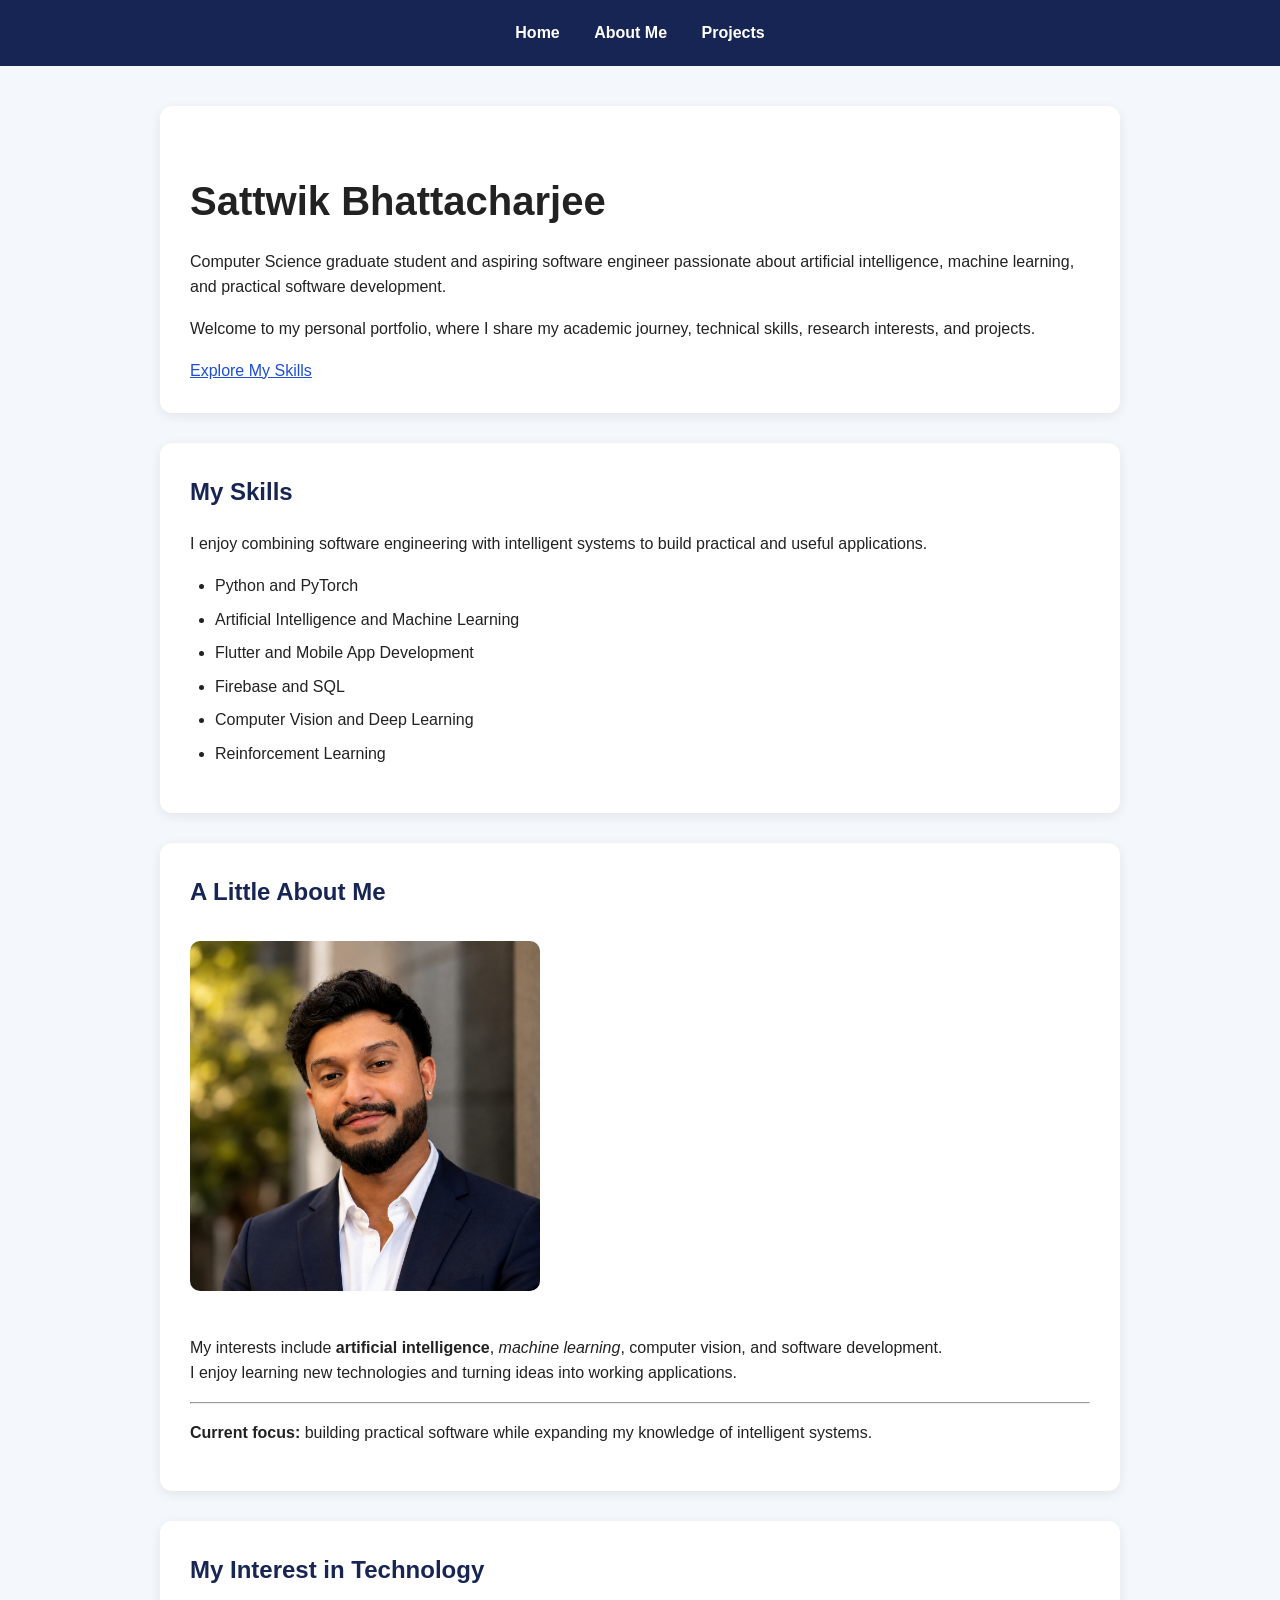
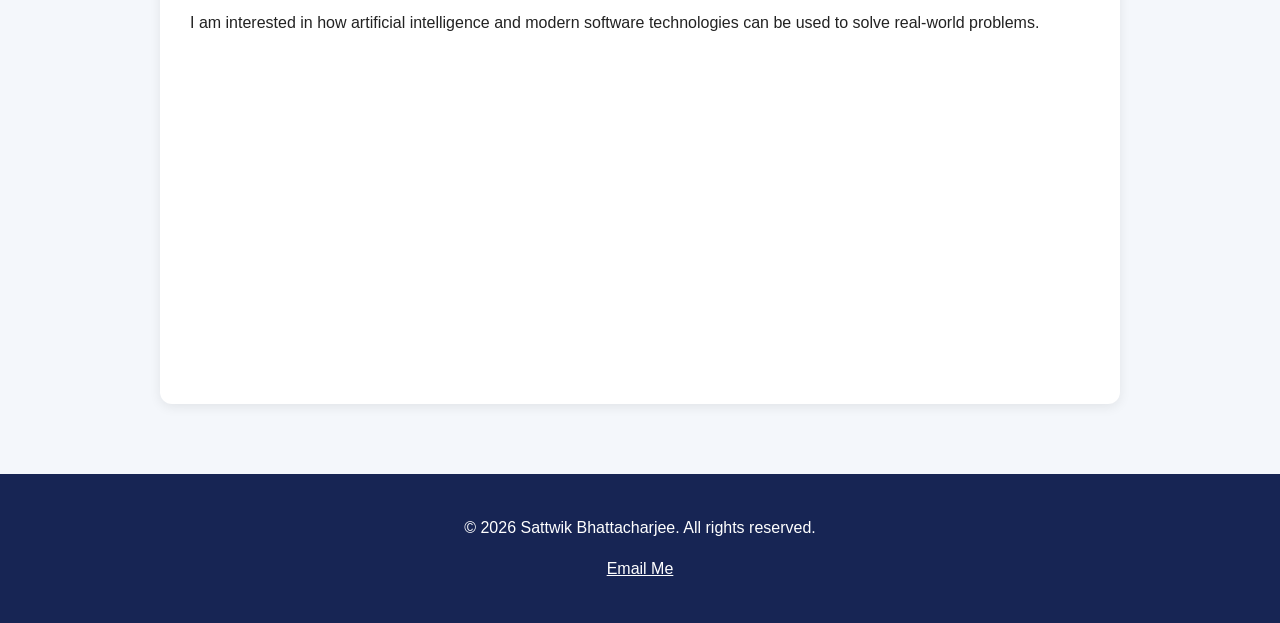
==== index.html @ 5ee66cdb "Create personal portfolio website" ====
<!DOCTYPE html>
<html lang="en">
<head>
    <meta charset="UTF-8">
    <meta name="viewport" content="width=device-width, initial-scale=1.0">

    <title>Sattwik Bhattacharjee | Portfolio</title>
    <link rel="stylesheet" href="css/style.css">
</head>

<body>
     <!-- Header and Navigation -->
    <header>
        <nav>
            <a href="index.html">Home</a>
            <a href="about.html">About Me</a>
            <a href="projects.html">Projects</a>
        </nav>
    </header>

     <!-- Main Content -->
    <main>

        <!-- Hero Section -->
        <section id="home">
            <h1>Sattwik Bhattacharjee</h1>

            <p>
                Computer Science graduate student and aspiring software engineer
                passionate about artificial intelligence, machine learning, and
                practical software development.
            </p>

            <p>
                Welcome to my personal portfolio, where I share my academic
                journey, technical skills, research interests, and projects.
            </p>

            <a href="#skills">Explore My Skills</a>
        </section>
                <!-- Skills Section -->
        <section id="skills">
            <h2>My Skills</h2>

            <p>
                I enjoy combining software engineering with intelligent systems
                to build practical and useful applications.
            </p>

            <ul>
                <li>Python and PyTorch</li>
                <li>Artificial Intelligence and Machine Learning</li>
                <li>Flutter and Mobile App Development</li>
                <li>Firebase and SQL</li>
                <li>Computer Vision and Deep Learning</li>
                <li>Reinforcement Learning</li>
            </ul>
        </section>
                <!-- Profile Section -->
        <section id="profile">
            <h2>A Little About Me</h2>

            <img src="images/profile.jpg"
                 alt="Portrait of Sattwik Bhattacharjee, a Computer Science graduate student">

            <p>
                My interests include <strong>artificial intelligence</strong>,
                <em>machine learning</em>, computer vision, and software
                development.<br>
                I enjoy learning new technologies and turning ideas into
                working applications.
            </p>

            <hr>

            <p>
                <strong>Current focus:</strong> building practical software
                while expanding my knowledge of intelligent systems.
            </p>
        </section>
                <!-- Video Section -->
        <section id="media">
            <h2>My Interest in Technology</h2>

            <p>
                I am interested in how artificial intelligence and modern
                software technologies can be used to solve real-world problems.
            </p>

            <iframe
                width="560"
                height="315"
                src="https://www.youtube.com/embed/aircAruvnKk"
                title="Introduction to Neural Networks"
                allowfullscreen>
            </iframe>
        </section>

    </main>
     <!-- Footer -->
    <footer>
        <p>
            &copy; 2026 Sattwik Bhattacharjee. All rights reserved.
        </p>

        <p>
            <a href="mailto:sbhattacharjee6@student.gsu.edu">
                Email Me
            </a>
        </p>
    </footer>

</body>
</html>
---- css/style.css ----
/* =========================================
   Global Styles
   ========================================= */

* {
    box-sizing: border-box;
}

html {
    scroll-behavior: smooth;
}

body {
    margin: 0;
    font-family: Arial, Helvetica, sans-serif;
    line-height: 1.6;
    background-color: #f4f7fb;
    color: #222;
}

/* =========================================
   Header and Navigation
   ========================================= */

header {
    background-color: #172554;
    padding: 20px;
    text-align: center;
}

nav a {
    color: white;
    text-decoration: none;
    margin: 0 15px;
    font-weight: bold;
}

nav a:hover {
    text-decoration: underline;
}

/* =========================================
   Main Content
   ========================================= */

main {
    max-width: 1000px;
    margin: 0 auto;
    padding: 40px 20px;
}

section,
article,
aside {
    background-color: white;
    margin-bottom: 30px;
    padding: 30px;
    border-radius: 12px;
    box-shadow: 0 3px 12px rgba(0, 0, 0, 0.08);
}

h1 {
    font-size: 2.5rem;
    margin-bottom: 15px;
}

h2 {
    color: #172554;
    margin-top: 0;
}

h3 {
    color: #334155;
}

/* =========================================
   Links
   ========================================= */

a {
    color: #1d4ed8;
}

a:hover {
    color: #7c3aed;
}

/* =========================================
   Images
   ========================================= */

img {
    max-width: 100%;
    height: auto;
    border-radius: 10px;
    margin: 10px 10px 20px 0;
}

section img,
article img {
    max-height: 350px;
    object-fit: cover;
}

/* =========================================
   Lists
   ========================================= */

ul,
ol {
    padding-left: 25px;
}

li {
    margin-bottom: 8px;
}

/* =========================================
   Blockquote
   ========================================= */

blockquote {
    margin: 20px 0;
    padding: 20px;
    border-left: 5px solid #172554;
    background-color: #eef2ff;
    font-style: italic;
}

/* =========================================
   Tables
   ========================================= */

table {
    width: 100%;
    border-collapse: collapse;
    margin-top: 20px;
}

caption {
    font-weight: bold;
    font-size: 1.2rem;
    margin-bottom: 10px;
}

th,
td {
    border: 1px solid #cbd5e1;
    padding: 12px;
    text-align: left;
}

th {
    background-color: #e2e8f0;
}

/* =========================================
   Video
   ========================================= */

iframe {
    max-width: 100%;
    border: none;
    border-radius: 10px;
}

/* =========================================
   Footer
   ========================================= */

footer {
    background-color: #172554;
    color: white;
    text-align: center;
    padding: 25px;
}

footer a {
    color: white;
}

/* =========================================
   Responsive Design
   ========================================= */

@media (max-width: 700px) {

    nav a {
        display: block;
        margin: 8px 0;
    }

    main {
        padding: 20px 12px;
    }

    section,
    article,
    aside {
        padding: 20px;
    }

    h1 {
        font-size: 2rem;
    }

    table {
        font-size: 0.9rem;
    }
}
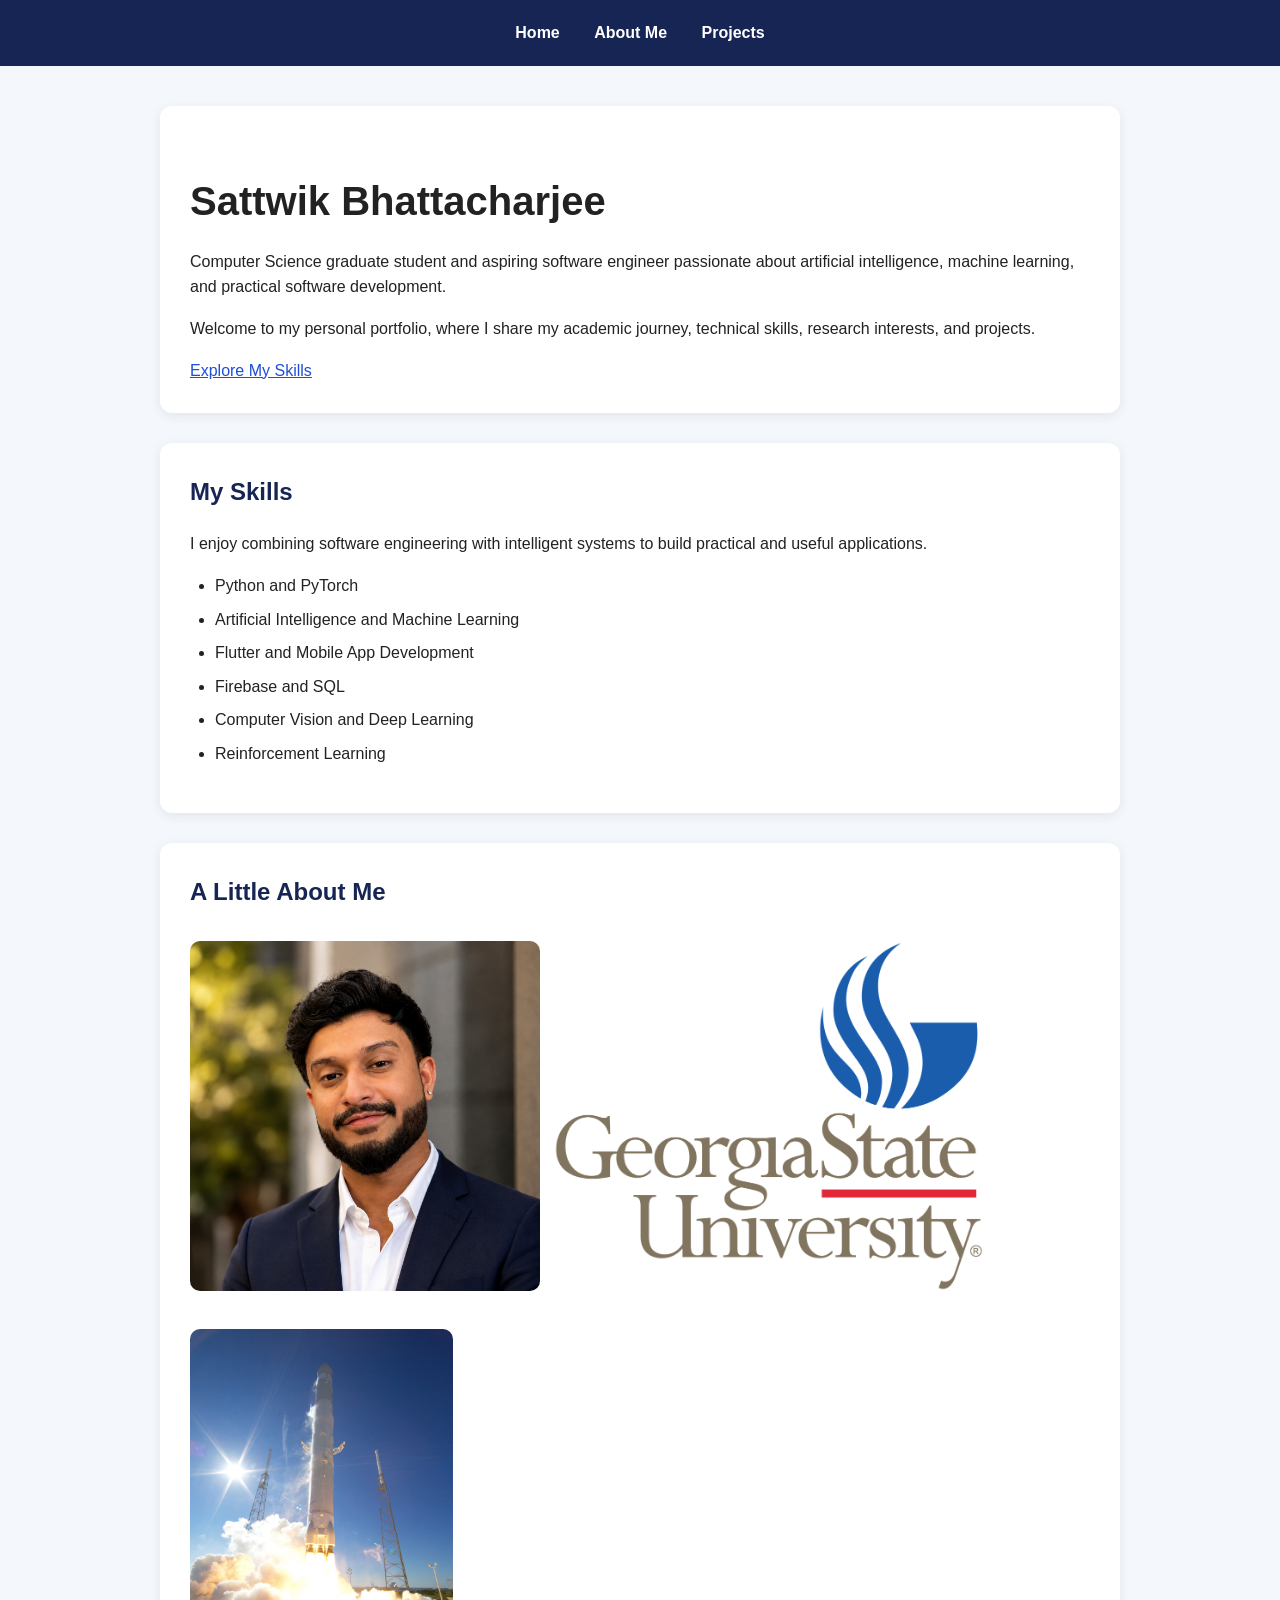
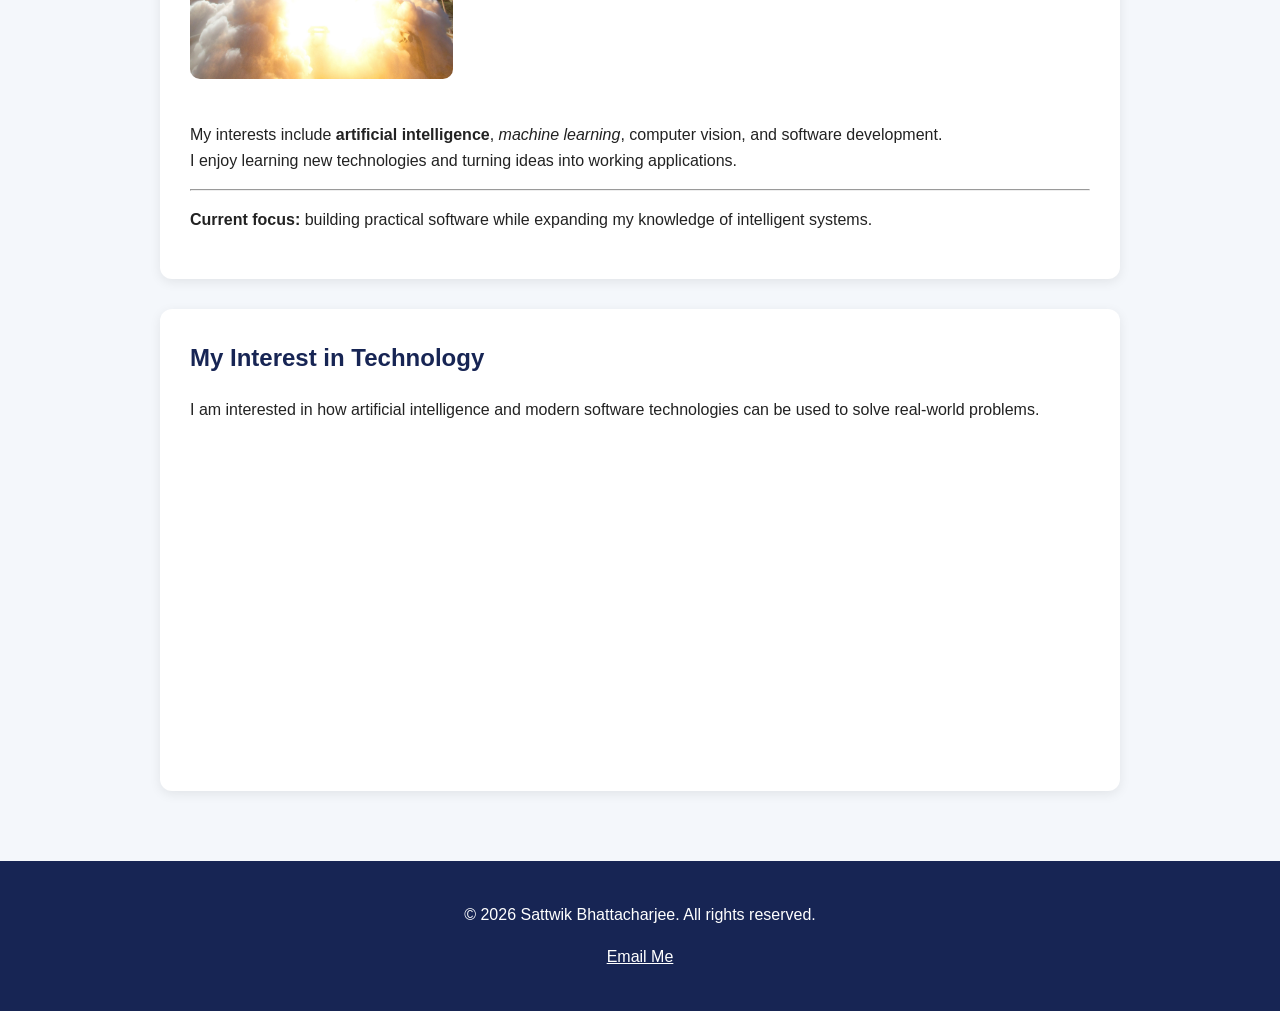
==== commit 4ce5572f: "Add homepage images" ====
--- a/index.html
+++ b/index.html
@@ -63,6 +63,11 @@
             <img src="images/profile.jpg"
                  alt="Portrait of Sattwik Bhattacharjee, a Computer Science graduate student">
 
+            <img src="images/gsu.jpg"
+                 alt="Georgia State University campus">
+
+            <img src="images/rocket-launch.jpg"
+                 alt="Rocket launch controller project">
             <p>
                 My interests include <strong>artificial intelligence</strong>,
                 <em>machine learning</em>, computer vision, and software
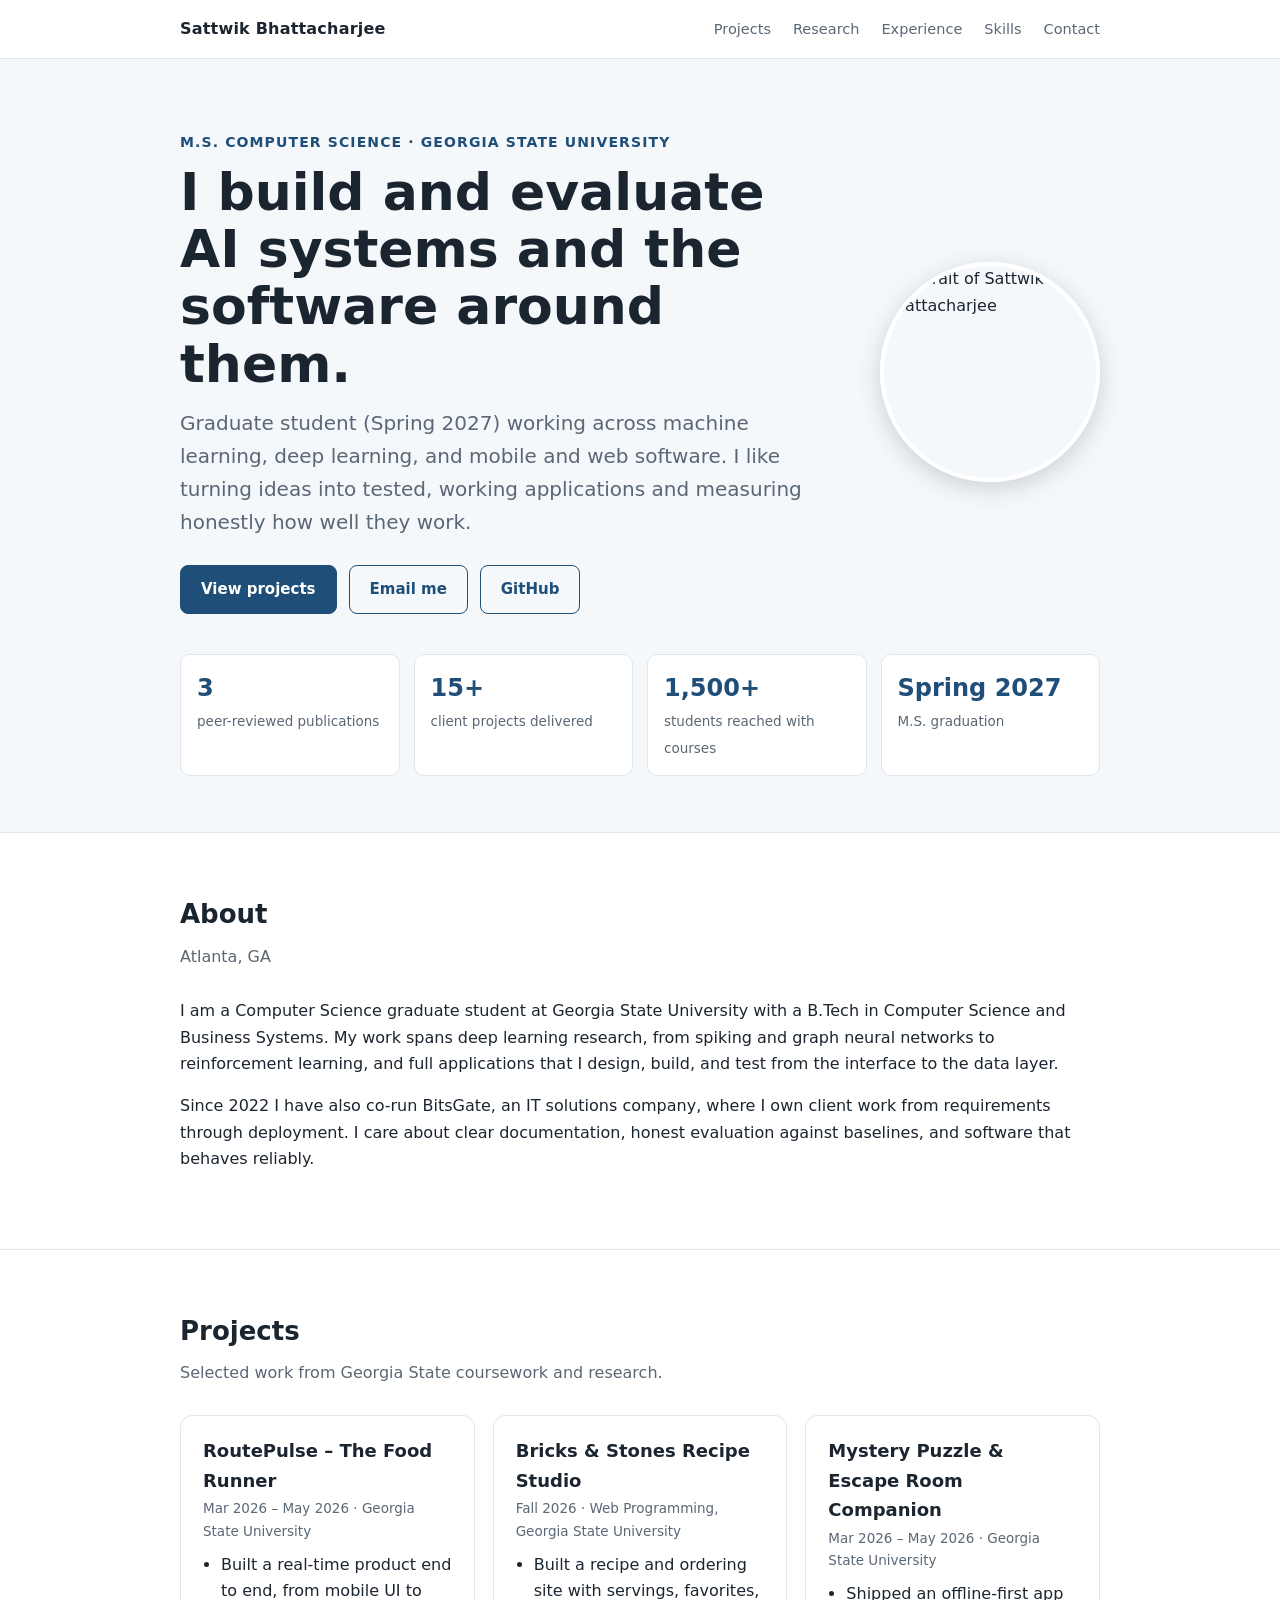
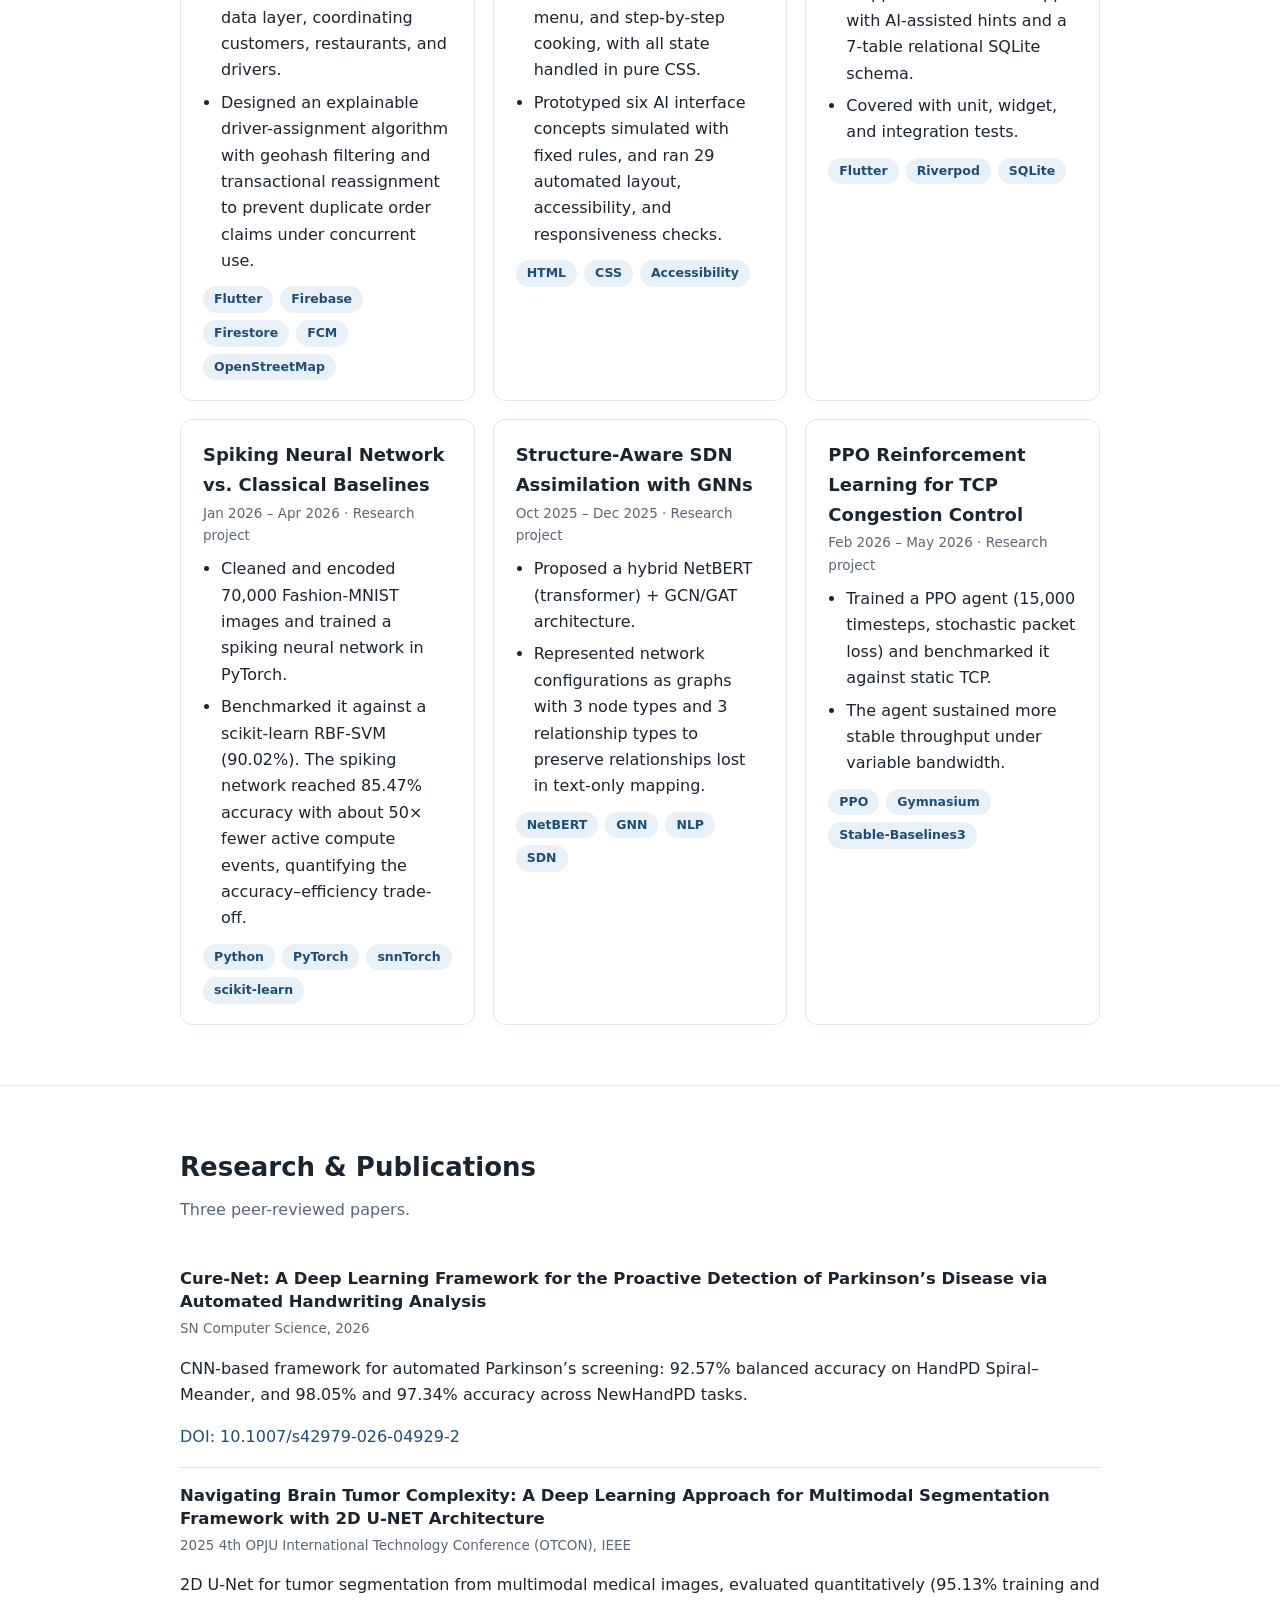
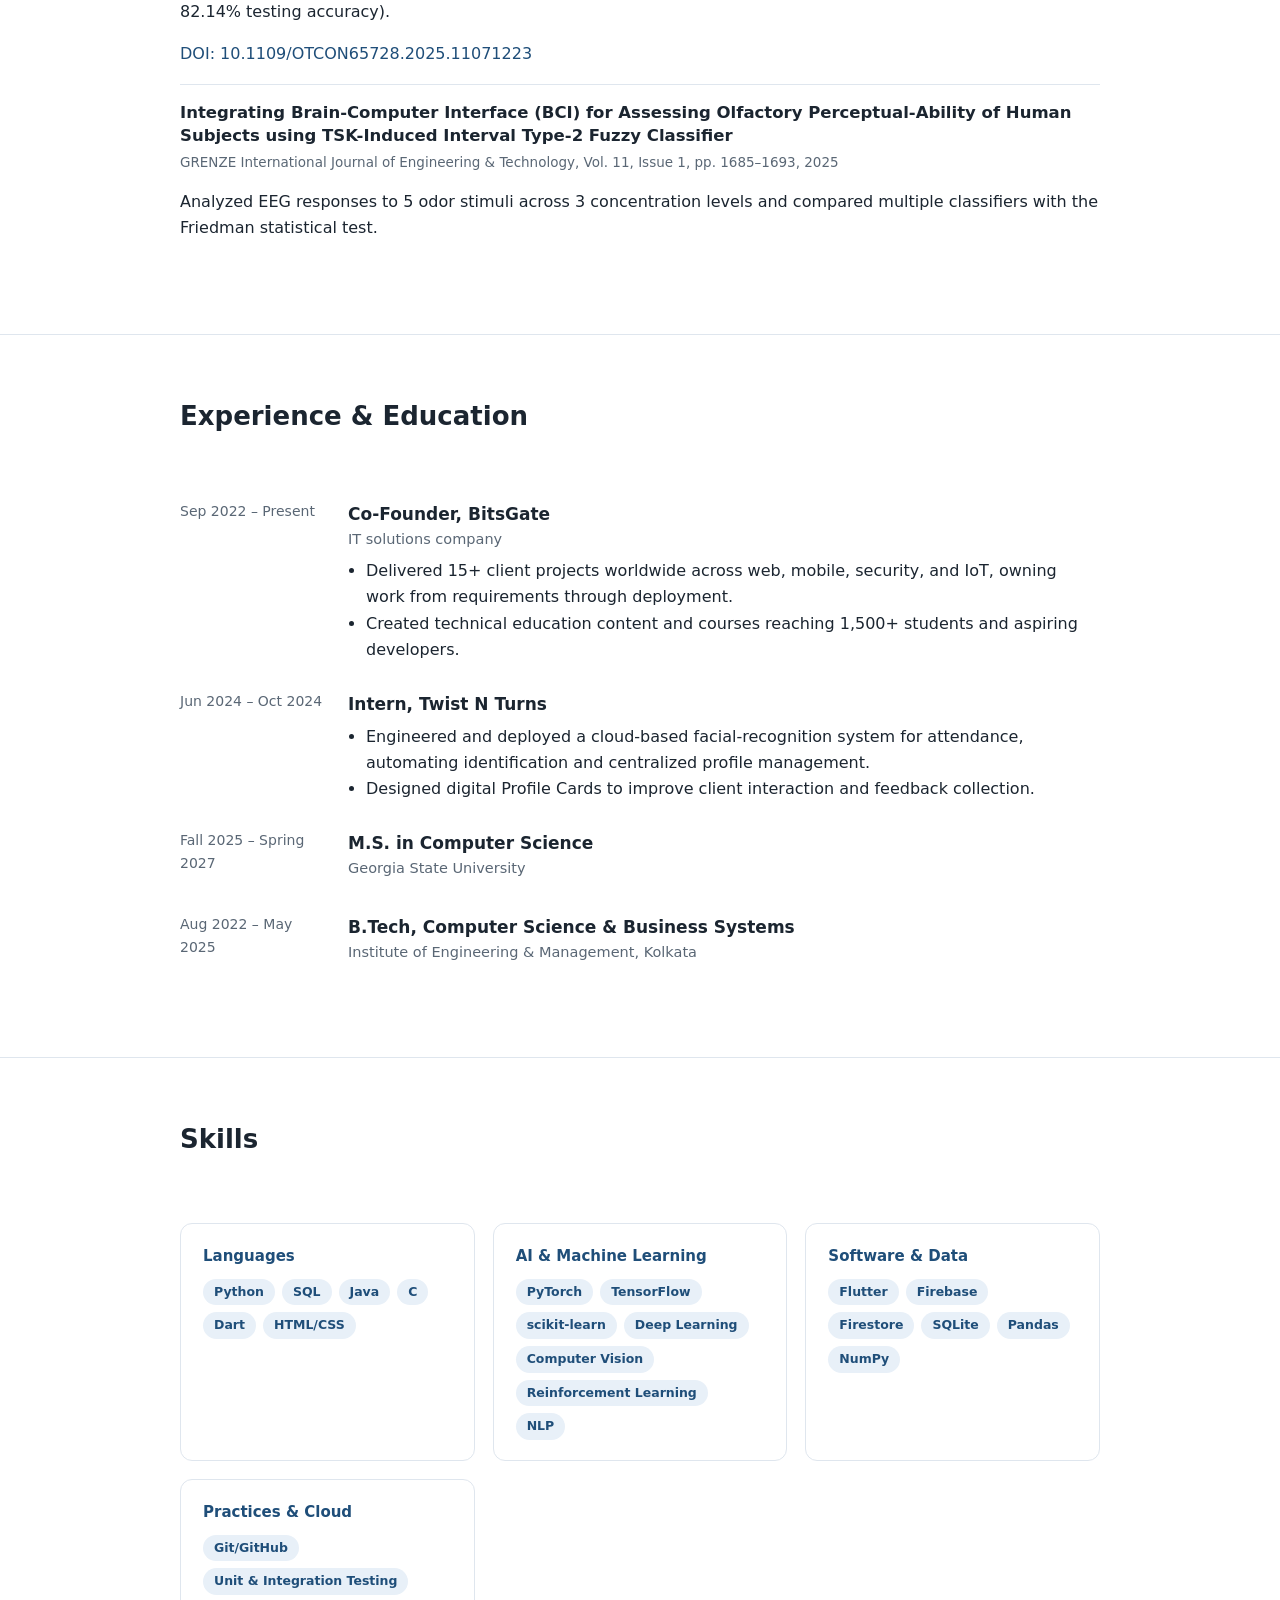
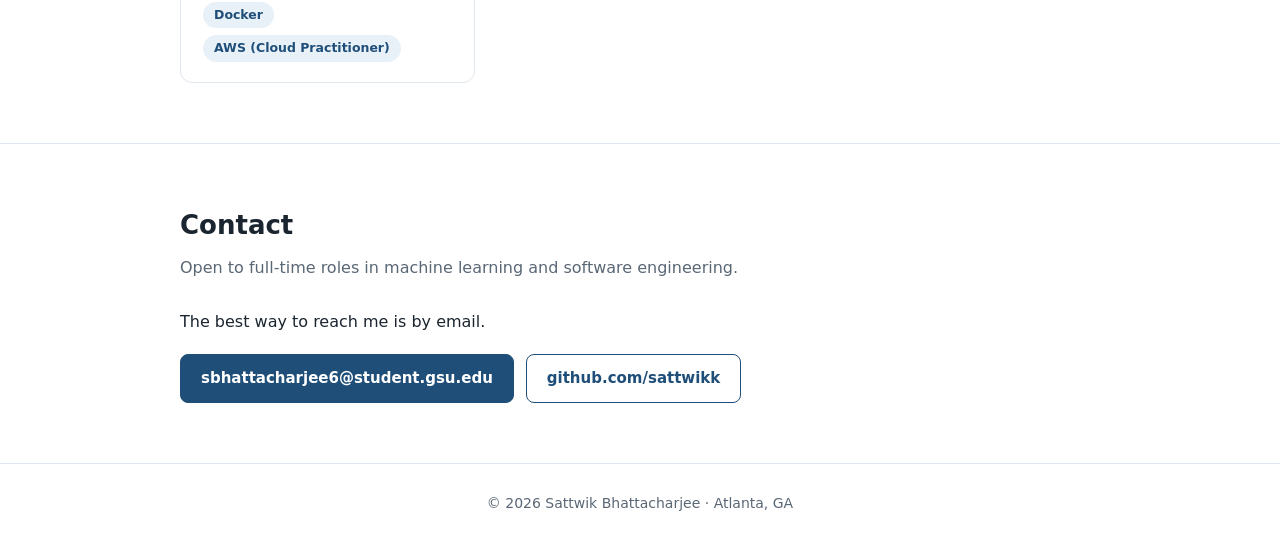
==== commit 79bf0d3e: "Update index.html" ====
--- a/index.html
+++ b/index.html
@@ -1,119 +1,301 @@
-<!DOCTYPE html>
+<!doctype html>
 <html lang="en">
 <head>
-    <meta charset="UTF-8">
-    <meta name="viewport" content="width=device-width, initial-scale=1.0">
-
-    <title>Sattwik Bhattacharjee | Portfolio</title>
-    <link rel="stylesheet" href="css/style.css">
+<meta charset="utf-8">
+<meta name="viewport" content="width=device-width, initial-scale=1">
+<title>Sattwik Bhattacharjee | AI &amp; Software Engineer</title>
+<meta name="description" content="Portfolio of Sattwik Bhattacharjee, M.S. Computer Science student at Georgia State University working on machine learning, deep learning, and software engineering.">
+<style>
+:root{
+  --bg:#ffffff; --bg2:#f5f8fb; --text:#1b2530; --muted:#5a6775; --line:#dfe6ee;
+  --accent:#1f4e79; --accent2:#2d6aa3; --card:#ffffff; --chip:#e8f0f8; --chiptext:#1f4e79;
+}
+@media (prefers-color-scheme:dark){
+  :root:not([data-theme="light"]){
+    --bg:#0f151c; --bg2:#151d27; --text:#e6edf4; --muted:#9aa8b8; --line:#26323f;
+    --accent:#7db4e6; --accent2:#9ccbf2; --card:#16202b; --chip:#1c2c3d; --chiptext:#a9d0f3;
+  }
+}
+:root[data-theme="dark"]{
+  --bg:#0f151c; --bg2:#151d27; --text:#e6edf4; --muted:#9aa8b8; --line:#26323f;
+  --accent:#7db4e6; --accent2:#9ccbf2; --card:#16202b; --chip:#1c2c3d; --chiptext:#a9d0f3;
+}
+*{box-sizing:border-box}
+html{scroll-behavior:smooth}
+body{margin:0;background:var(--bg);color:var(--text);font:16px/1.65 system-ui,-apple-system,"Segoe UI",Roboto,Helvetica,Arial,sans-serif;-webkit-font-smoothing:antialiased}
+a{color:var(--accent);text-decoration:none}
+a:hover{text-decoration:underline}
+.wrap{max-width:960px;margin:0 auto;padding:0 20px}
+header.nav{position:sticky;top:0;z-index:10;background:color-mix(in srgb,var(--bg) 92%,transparent);backdrop-filter:blur(8px);border-bottom:1px solid var(--line)}
+.nav .wrap{display:flex;align-items:center;justify-content:space-between;height:58px}
+.brand{font-weight:700;color:var(--text);letter-spacing:.2px}
+.nav ul{display:flex;gap:22px;list-style:none;margin:0;padding:0}
+.nav ul a{color:var(--muted);font-size:14.5px}
+.nav ul a:hover{color:var(--accent);text-decoration:none}
+.hero{padding:72px 0 56px;background:var(--bg2);border-bottom:1px solid var(--line)}
+.hero-grid{display:flex;align-items:center;gap:40px;justify-content:space-between}
+.hero-text{flex:1;min-width:0}
+.avatar{width:220px;height:220px;border-radius:50%;object-fit:cover;flex:none;border:4px solid var(--card);box-shadow:0 6px 24px rgba(15,30,50,.18)}
+.hero .eyebrow{color:var(--accent);font-weight:600;font-size:14px;letter-spacing:.08em;text-transform:uppercase}
+.hero h1{font-size:clamp(34px,6vw,52px);line-height:1.1;margin:10px 0 14px}
+.hero p.lead{font-size:clamp(17px,2.4vw,20px);color:var(--muted);max-width:660px;margin:0 0 26px}
+.btns{display:flex;flex-wrap:wrap;gap:12px}
+.btn{display:inline-block;padding:11px 20px;border-radius:8px;font-weight:600;font-size:15px;border:1px solid var(--accent);color:var(--accent);background:transparent}
+.btn.primary{background:var(--accent);color:var(--bg)}
+.btn:hover{text-decoration:none;filter:brightness(1.08)}
+.stats{display:grid;grid-template-columns:repeat(auto-fit,minmax(150px,1fr));gap:14px;margin-top:40px}
+.stat{background:var(--card);border:1px solid var(--line);border-radius:10px;padding:14px 16px}
+.stat b{display:block;font-size:24px;color:var(--accent)}
+.stat span{color:var(--muted);font-size:13.5px}
+section{padding:60px 0;border-bottom:1px solid var(--line)}
+section:last-of-type{border-bottom:0}
+h2{font-size:26px;margin:0 0 8px}
+h2+.sub{color:var(--muted);margin:0 0 28px}
+.grid2{display:grid;grid-template-columns:repeat(auto-fit,minmax(280px,1fr));gap:18px}
+.card{background:var(--card);border:1px solid var(--line);border-radius:12px;padding:20px 22px}
+.card h3{margin:0 0 2px;font-size:18px}
+.meta{color:var(--muted);font-size:13.5px;margin:0 0 10px}
+.card p{margin:0 0 10px}
+.card ul{margin:0 0 12px;padding-left:18px}
+.card li{margin-bottom:6px}
+.chips{display:flex;flex-wrap:wrap;gap:7px;margin-top:6px}
+.chip{background:var(--chip);color:var(--chiptext);border-radius:999px;padding:3px 11px;font-size:12.5px;font-weight:600}
+.skills{display:grid;grid-template-columns:repeat(auto-fit,minmax(250px,1fr));gap:18px}
+.skills h3{font-size:15px;margin:0 0 10px;color:var(--accent)}
+.timeline .item{display:grid;grid-template-columns:150px 1fr;gap:18px;padding:0 0 26px}
+.timeline .when{color:var(--muted);font-size:14px}
+.timeline h3{margin:0;font-size:17px}
+.timeline .org{color:var(--muted);font-size:14.5px;margin-bottom:6px}
+.timeline ul{margin:6px 0 0;padding-left:18px}
+.pub{padding:16px 0;border-bottom:1px solid var(--line)}
+.pub:last-child{border-bottom:0}
+.pub h3{margin:0 0 4px;font-size:16.5px;line-height:1.4}
+.pub .meta{margin:0 0 6px}
+.contact{display:flex;flex-wrap:wrap;gap:12px;margin-top:18px}
+footer{padding:28px 0;color:var(--muted);font-size:14px;text-align:center;border-top:1px solid var(--line)}
+@media (max-width:760px){
+  .hero-grid{flex-direction:column-reverse;align-items:flex-start;gap:22px}
+  .avatar{width:140px;height:140px}
+}
+@media (max-width:640px){
+  .nav ul{gap:12px}
+  .nav ul a{font-size:13.5px}
+  .nav ul li:nth-child(n+4){display:none}
+  .brand{font-size:15px}
+  .timeline .item{grid-template-columns:1fr;gap:2px}
+  .hero{padding:48px 0 40px}
+  section{padding:44px 0}
+}
+</style>
 </head>
-
 <body>
-     <!-- Header and Navigation -->
-    <header>
-        <nav>
-            <a href="index.html">Home</a>
-            <a href="about.html">About Me</a>
-            <a href="projects.html">Projects</a>
-        </nav>
-    </header>
-
-     <!-- Main Content -->
-    <main>
-
-        <!-- Hero Section -->
-        <section id="home">
-            <h1>Sattwik Bhattacharjee</h1>
-
-            <p>
-                Computer Science graduate student and aspiring software engineer
-                passionate about artificial intelligence, machine learning, and
-                practical software development.
-            </p>
-
-            <p>
-                Welcome to my personal portfolio, where I share my academic
-                journey, technical skills, research interests, and projects.
-            </p>
-
-            <a href="#skills">Explore My Skills</a>
-        </section>
-                <!-- Skills Section -->
-        <section id="skills">
-            <h2>My Skills</h2>
-
-            <p>
-                I enjoy combining software engineering with intelligent systems
-                to build practical and useful applications.
-            </p>
-
-            <ul>
-                <li>Python and PyTorch</li>
-                <li>Artificial Intelligence and Machine Learning</li>
-                <li>Flutter and Mobile App Development</li>
-                <li>Firebase and SQL</li>
-                <li>Computer Vision and Deep Learning</li>
-                <li>Reinforcement Learning</li>
-            </ul>
-        </section>
-                <!-- Profile Section -->
-        <section id="profile">
-            <h2>A Little About Me</h2>
-
-            <img src="images/profile.jpg"
-                 alt="Portrait of Sattwik Bhattacharjee, a Computer Science graduate student">
-
-            <img src="images/gsu.jpg"
-                 alt="Georgia State University campus">
-
-            <img src="images/rocket-launch.jpg"
-                 alt="Rocket launch controller project">
-            <p>
-                My interests include <strong>artificial intelligence</strong>,
-                <em>machine learning</em>, computer vision, and software
-                development.<br>
-                I enjoy learning new technologies and turning ideas into
-                working applications.
-            </p>
-
-            <hr>
-
-            <p>
-                <strong>Current focus:</strong> building practical software
-                while expanding my knowledge of intelligent systems.
-            </p>
-        </section>
-                <!-- Video Section -->
-        <section id="media">
-            <h2>My Interest in Technology</h2>
-
-            <p>
-                I am interested in how artificial intelligence and modern
-                software technologies can be used to solve real-world problems.
-            </p>
-
-            <iframe
-                width="560"
-                height="315"
-                src="https://www.youtube.com/embed/aircAruvnKk"
-                title="Introduction to Neural Networks"
-                allowfullscreen>
-            </iframe>
-        </section>
-
-    </main>
-     <!-- Footer -->
-    <footer>
-        <p>
-            &copy; 2026 Sattwik Bhattacharjee. All rights reserved.
-        </p>
-
-        <p>
-            <a href="mailto:sbhattacharjee6@student.gsu.edu">
-                Email Me
-            </a>
-        </p>
-    </footer>
-
+
+<header class="nav">
+  <div class="wrap">
+    <a class="brand" href="#top">Sattwik Bhattacharjee</a>
+    <nav aria-label="Primary">
+      <ul>
+        <li><a href="#projects">Projects</a></li>
+        <li><a href="#research">Research</a></li>
+        <li><a href="#experience">Experience</a></li>
+        <li><a href="#skills">Skills</a></li>
+        <li><a href="#contact">Contact</a></li>
+      </ul>
+    </nav>
+  </div>
+</header>
+
+<main id="top">
+<div class="hero">
+  <div class="wrap">
+    <div class="hero-grid">
+    <div class="hero-text">
+    <div class="eyebrow">M.S. Computer Science · Georgia State University</div>
+    <h1>I build and evaluate AI systems and the software around them.</h1>
+    <p class="lead">Graduate student (Spring 2027) working across machine learning, deep learning, and mobile and web software. I like turning ideas into tested, working applications and measuring honestly how well they work.</p>
+    <div class="btns">
+      <a class="btn primary" href="#projects">View projects</a>
+      <a class="btn" href="mailto:sbhattacharjee6@student.gsu.edu">Email me</a>
+      <a class="btn" href="https://github.com/sattwikk">GitHub</a>
+    </div>
+    </div>
+    <img class="avatar" src="profile.png" alt="Portrait of Sattwik Bhattacharjee" width="220" height="220">
+    </div>
+    <div class="stats">
+      <div class="stat"><b>3</b><span>peer-reviewed publications</span></div>
+      <div class="stat"><b>15+</b><span>client projects delivered</span></div>
+      <div class="stat"><b>1,500+</b><span>students reached with courses</span></div>
+      <div class="stat"><b>Spring 2027</b><span>M.S. graduation</span></div>
+    </div>
+  </div>
+</div>
+
+<section id="about">
+  <div class="wrap">
+    <h2>About</h2>
+    <p class="sub">Atlanta, GA</p>
+    <p>I am a Computer Science graduate student at Georgia State University with a B.Tech in Computer Science and Business Systems. My work spans deep learning research, from spiking and graph neural networks to reinforcement learning, and full applications that I design, build, and test from the interface to the data layer.</p>
+    <p>Since 2022 I have also co-run BitsGate, an IT solutions company, where I own client work from requirements through deployment. I care about clear documentation, honest evaluation against baselines, and software that behaves reliably.</p>
+  </div>
+</section>
+
+<section id="projects">
+  <div class="wrap">
+    <h2>Projects</h2>
+    <p class="sub">Selected work from Georgia State coursework and research.</p>
+    <div class="grid2">
+
+      <article class="card">
+        <h3>RoutePulse – The Food Runner</h3>
+        <p class="meta">Mar 2026 – May 2026 · Georgia State University</p>
+        <ul>
+          <li>Built a real-time product end to end, from mobile UI to data layer, coordinating customers, restaurants, and drivers.</li>
+          <li>Designed an explainable driver-assignment algorithm with geohash filtering and transactional reassignment to prevent duplicate order claims under concurrent use.</li>
+        </ul>
+        <div class="chips"><span class="chip">Flutter</span><span class="chip">Firebase</span><span class="chip">Firestore</span><span class="chip">FCM</span><span class="chip">OpenStreetMap</span></div>
+      </article>
+
+      <article class="card">
+        <h3>Bricks &amp; Stones Recipe Studio</h3>
+        <p class="meta">Fall 2026 · Web Programming, Georgia State University</p>
+        <ul>
+          <li>Built a recipe and ordering site with servings, favorites, menu, and step-by-step cooking, with all state handled in pure CSS.</li>
+          <li>Prototyped six AI interface concepts simulated with fixed rules, and ran 29 automated layout, accessibility, and responsiveness checks.</li>
+        </ul>
+        <div class="chips"><span class="chip">HTML</span><span class="chip">CSS</span><span class="chip">Accessibility</span></div>
+      </article>
+
+      <article class="card">
+        <h3>Mystery Puzzle &amp; Escape Room Companion</h3>
+        <p class="meta">Mar 2026 – May 2026 · Georgia State University</p>
+        <ul>
+          <li>Shipped an offline-first app with AI-assisted hints and a 7-table relational SQLite schema.</li>
+          <li>Covered with unit, widget, and integration tests.</li>
+        </ul>
+        <div class="chips"><span class="chip">Flutter</span><span class="chip">Riverpod</span><span class="chip">SQLite</span></div>
+      </article>
+
+      <article class="card">
+        <h3>Spiking Neural Network vs. Classical Baselines</h3>
+        <p class="meta">Jan 2026 – Apr 2026 · Research project</p>
+        <ul>
+          <li>Cleaned and encoded 70,000 Fashion-MNIST images and trained a spiking neural network in PyTorch.</li>
+          <li>Benchmarked it against a scikit-learn RBF-SVM (90.02%). The spiking network reached 85.47% accuracy with about 50× fewer active compute events, quantifying the accuracy–efficiency trade-off.</li>
+        </ul>
+        <div class="chips"><span class="chip">Python</span><span class="chip">PyTorch</span><span class="chip">snnTorch</span><span class="chip">scikit-learn</span></div>
+      </article>
+
+      <article class="card">
+        <h3>Structure-Aware SDN Assimilation with GNNs</h3>
+        <p class="meta">Oct 2025 – Dec 2025 · Research project</p>
+        <ul>
+          <li>Proposed a hybrid NetBERT (transformer) + GCN/GAT architecture.</li>
+          <li>Represented network configurations as graphs with 3 node types and 3 relationship types to preserve relationships lost in text-only mapping.</li>
+        </ul>
+        <div class="chips"><span class="chip">NetBERT</span><span class="chip">GNN</span><span class="chip">NLP</span><span class="chip">SDN</span></div>
+      </article>
+
+      <article class="card">
+        <h3>PPO Reinforcement Learning for TCP Congestion Control</h3>
+        <p class="meta">Feb 2026 – May 2026 · Research project</p>
+        <ul>
+          <li>Trained a PPO agent (15,000 timesteps, stochastic packet loss) and benchmarked it against static TCP.</li>
+          <li>The agent sustained more stable throughput under variable bandwidth.</li>
+        </ul>
+        <div class="chips"><span class="chip">PPO</span><span class="chip">Gymnasium</span><span class="chip">Stable-Baselines3</span></div>
+      </article>
+
+    </div>
+  </div>
+</section>
+
+<section id="research">
+  <div class="wrap">
+    <h2>Research &amp; Publications</h2>
+    <p class="sub">Three peer-reviewed papers.</p>
+
+    <div class="pub">
+      <h3>Cure-Net: A Deep Learning Framework for the Proactive Detection of Parkinson’s Disease via Automated Handwriting Analysis</h3>
+      <p class="meta">SN Computer Science, 2026</p>
+      <p>CNN-based framework for automated Parkinson’s screening: 92.57% balanced accuracy on HandPD Spiral–Meander, and 98.05% and 97.34% accuracy across NewHandPD tasks.</p>
+      <a href="https://doi.org/10.1007/s42979-026-04929-2">DOI: 10.1007/s42979-026-04929-2</a>
+    </div>
+
+    <div class="pub">
+      <h3>Navigating Brain Tumor Complexity: A Deep Learning Approach for Multimodal Segmentation Framework with 2D U-NET Architecture</h3>
+      <p class="meta">2025 4th OPJU International Technology Conference (OTCON), IEEE</p>
+      <p>2D U-Net for tumor segmentation from multimodal medical images, evaluated quantitatively (95.13% training and 82.14% testing accuracy).</p>
+      <a href="https://doi.org/10.1109/OTCON65728.2025.11071223">DOI: 10.1109/OTCON65728.2025.11071223</a>
+    </div>
+
+    <div class="pub">
+      <h3>Integrating Brain-Computer Interface (BCI) for Assessing Olfactory Perceptual-Ability of Human Subjects using TSK-Induced Interval Type-2 Fuzzy Classifier</h3>
+      <p class="meta">GRENZE International Journal of Engineering &amp; Technology, Vol. 11, Issue 1, pp. 1685–1693, 2025</p>
+      <p>Analyzed EEG responses to 5 odor stimuli across 3 concentration levels and compared multiple classifiers with the Friedman statistical test.</p>
+    </div>
+  </div>
+</section>
+
+<section id="experience">
+  <div class="wrap">
+    <h2>Experience &amp; Education</h2>
+    <p class="sub">&nbsp;</p>
+    <div class="timeline">
+      <div class="item">
+        <div class="when">Sep 2022 – Present</div>
+        <div><h3>Co-Founder, BitsGate</h3>
+          <div class="org">IT solutions company</div>
+          <ul>
+            <li>Delivered 15+ client projects worldwide across web, mobile, security, and IoT, owning work from requirements through deployment.</li>
+            <li>Created technical education content and courses reaching 1,500+ students and aspiring developers.</li>
+          </ul></div>
+      </div>
+      <div class="item">
+        <div class="when">Jun 2024 – Oct 2024</div>
+        <div><h3>Intern, Twist N Turns</h3>
+          <ul>
+            <li>Engineered and deployed a cloud-based facial-recognition system for attendance, automating identification and centralized profile management.</li>
+            <li>Designed digital Profile Cards to improve client interaction and feedback collection.</li>
+          </ul></div>
+      </div>
+      <div class="item">
+        <div class="when">Fall 2025 – Spring 2027</div>
+        <div><h3>M.S. in Computer Science</h3><div class="org">Georgia State University</div></div>
+      </div>
+      <div class="item">
+        <div class="when">Aug 2022 – May 2025</div>
+        <div><h3>B.Tech, Computer Science &amp; Business Systems</h3><div class="org">Institute of Engineering &amp; Management, Kolkata</div></div>
+      </div>
+    </div>
+  </div>
+</section>
+
+<section id="skills">
+  <div class="wrap">
+    <h2>Skills</h2>
+    <p class="sub">&nbsp;</p>
+    <div class="skills">
+      <div class="card"><h3>Languages</h3><div class="chips"><span class="chip">Python</span><span class="chip">SQL</span><span class="chip">Java</span><span class="chip">C</span><span class="chip">Dart</span><span class="chip">HTML/CSS</span></div></div>
+      <div class="card"><h3>AI &amp; Machine Learning</h3><div class="chips"><span class="chip">PyTorch</span><span class="chip">TensorFlow</span><span class="chip">scikit-learn</span><span class="chip">Deep Learning</span><span class="chip">Computer Vision</span><span class="chip">Reinforcement Learning</span><span class="chip">NLP</span></div></div>
+      <div class="card"><h3>Software &amp; Data</h3><div class="chips"><span class="chip">Flutter</span><span class="chip">Firebase</span><span class="chip">Firestore</span><span class="chip">SQLite</span><span class="chip">Pandas</span><span class="chip">NumPy</span></div></div>
+      <div class="card"><h3>Practices &amp; Cloud</h3><div class="chips"><span class="chip">Git/GitHub</span><span class="chip">Unit &amp; Integration Testing</span><span class="chip">Docker</span><span class="chip">AWS (Cloud Practitioner)</span></div></div>
+    </div>
+  </div>
+</section>
+
+<section id="contact">
+  <div class="wrap">
+    <h2>Contact</h2>
+    <p class="sub">Open to full-time roles in machine learning and software engineering.</p>
+    <p>The best way to reach me is by email.</p>
+    <div class="contact">
+      <a class="btn primary" href="mailto:sbhattacharjee6@student.gsu.edu">sbhattacharjee6@student.gsu.edu</a>
+      <a class="btn" href="https://github.com/sattwikk">github.com/sattwikk</a>
+    </div>
+  </div>
+</section>
+</main>
+
+<footer>© 2026 Sattwik Bhattacharjee · Atlanta, GA</footer>
 </body>
-</html>+</html>
